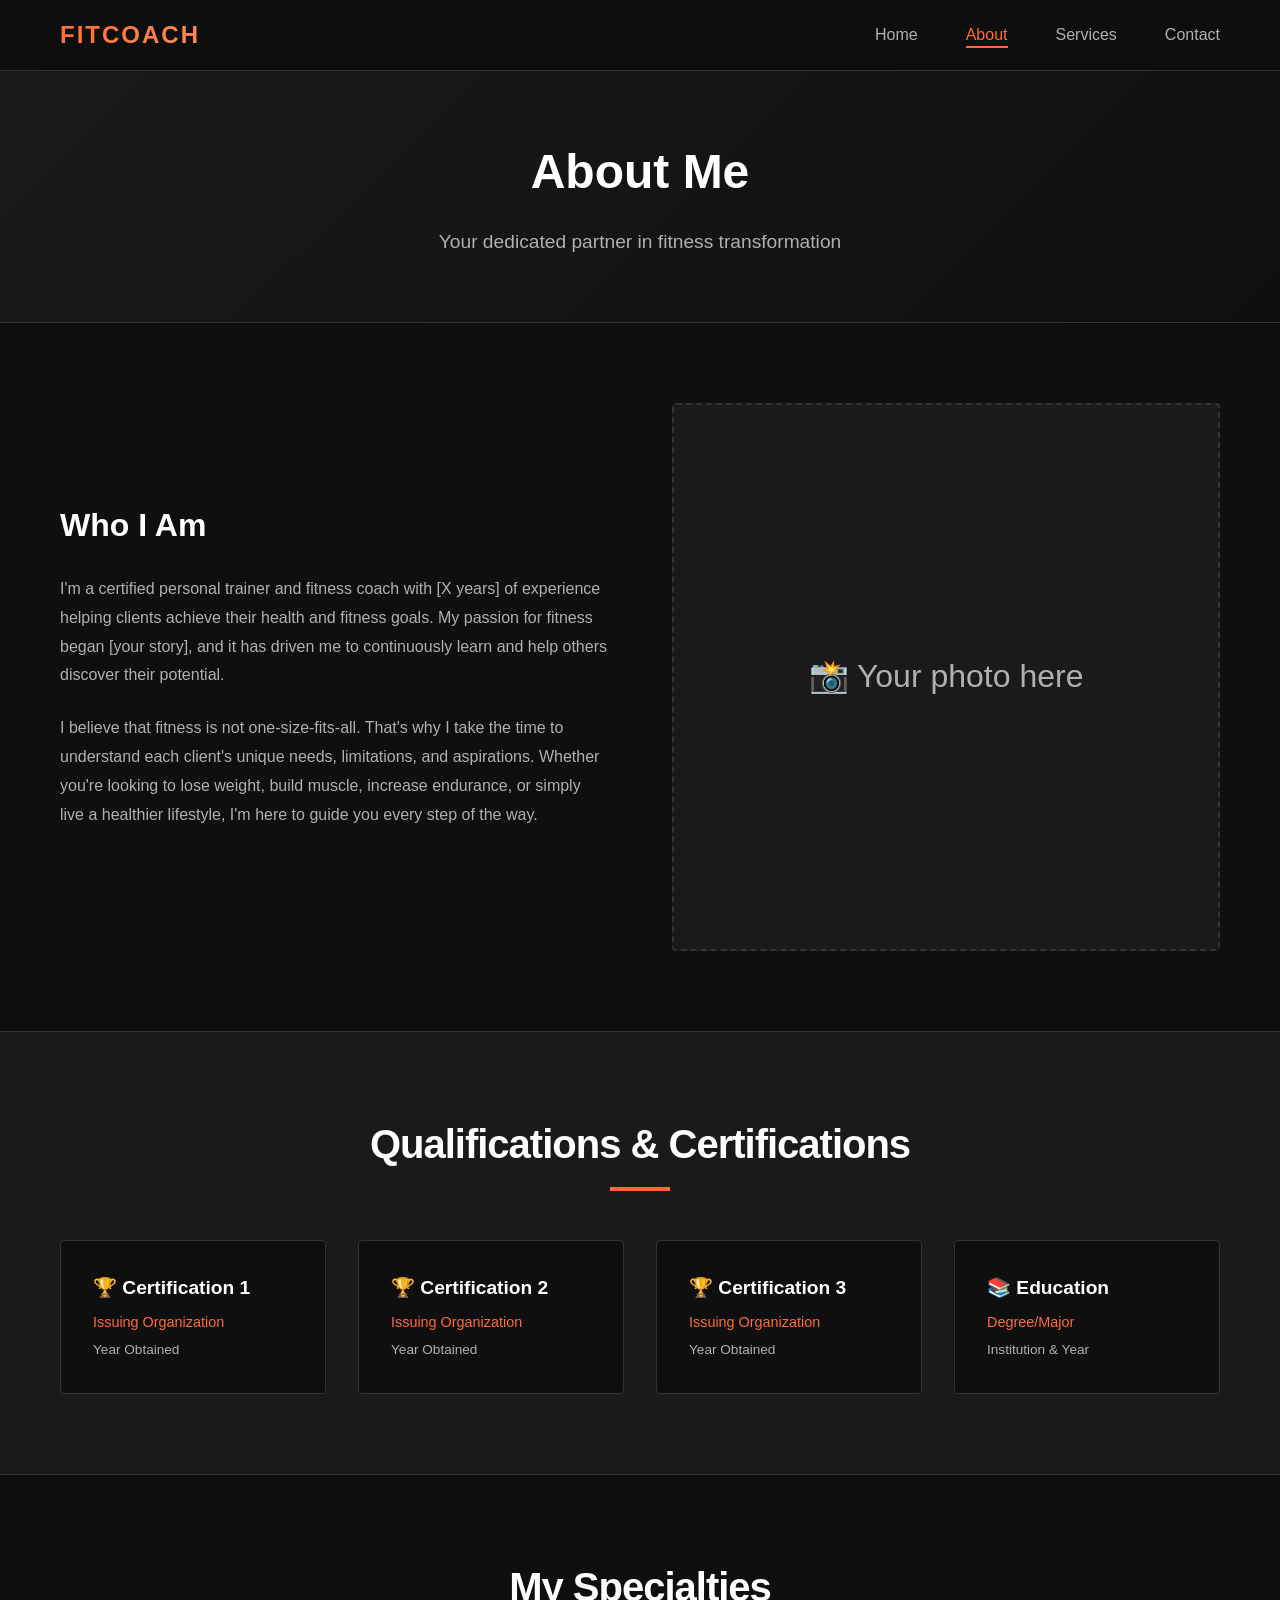
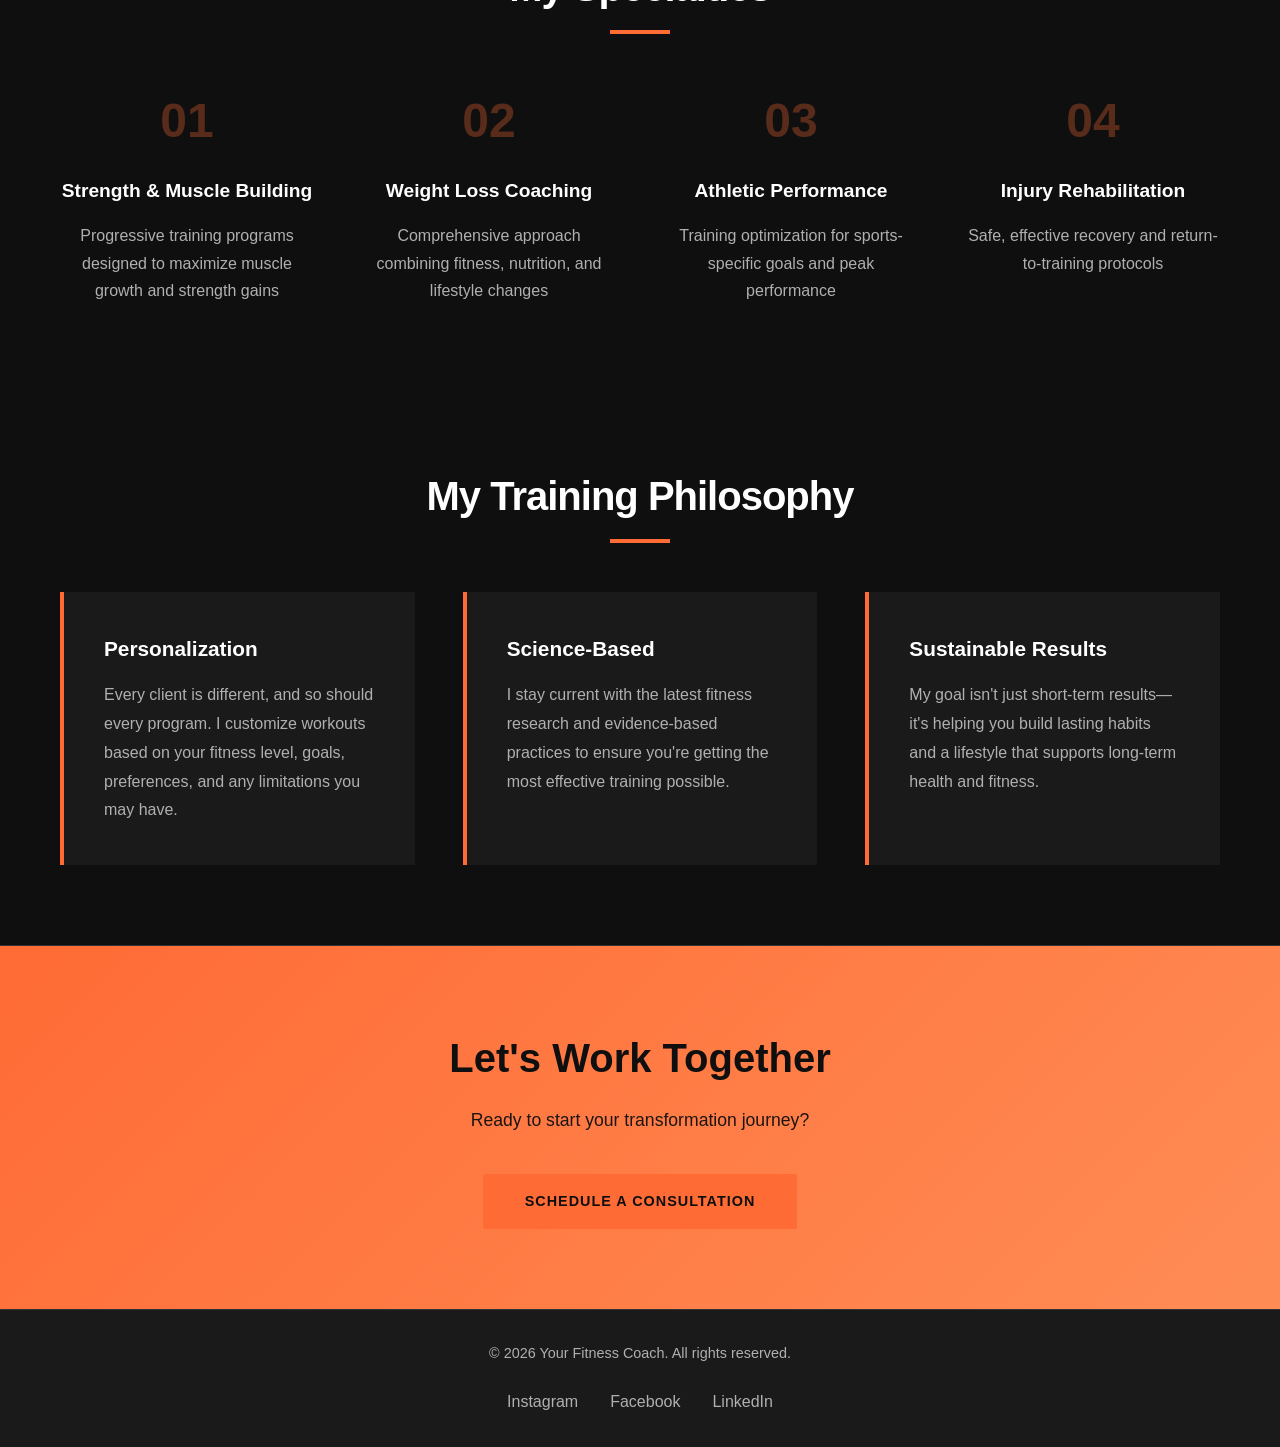
==== about.html @ 295337ff "initial commits for preview" ====
<!DOCTYPE html>
<html lang="en">
<head>
    <meta charset="UTF-8">
    <meta name="viewport" content="width=device-width, initial-scale=1.0">
    <title>About - Your Fitness Coach</title>
    <link rel="stylesheet" href="css/style.css">
</head>
<body>
    <!-- Navigation -->
    <nav class="navbar">
        <div class="container">
            <div class="nav-wrapper">
                <div class="logo">FITCOACH</div>
                <ul class="nav-links">
                    <li><a href="index.html">Home</a></li>
                    <li><a href="about.html" class="active">About</a></li>
                    <li><a href="services.html">Services</a></li>
                    <li><a href="contact.html">Contact</a></li>
                </ul>
                <div class="hamburger">
                    <span></span>
                    <span></span>
                    <span></span>
                </div>
            </div>
        </div>
    </nav>

    <!-- Page Header -->
    <section class="page-header">
        <div class="container">
            <h1>About Me</h1>
            <p>Your dedicated partner in fitness transformation</p>
        </div>
    </section>

    <!-- About Content -->
    <section class="about-section">
        <div class="container">
            <div class="about-grid">
                <div class="about-text">
                    <h2>Who I Am</h2>
                    <p>
                        I'm a certified personal trainer and fitness coach with [X years] of experience helping clients 
                        achieve their health and fitness goals. My passion for fitness began [your story], and it has 
                        driven me to continuously learn and help others discover their potential.
                    </p>
                    <p>
                        I believe that fitness is not one-size-fits-all. That's why I take the time to understand each 
                        client's unique needs, limitations, and aspirations. Whether you're looking to lose weight, build 
                        muscle, increase endurance, or simply live a healthier lifestyle, I'm here to guide you every step 
                        of the way.
                    </p>
                </div>
                <div class="about-image">
                    <div class="image-placeholder">
                        📸 Your photo here
                    </div>
                </div>
            </div>
        </div>
    </section>

    <!-- Credentials -->
    <section class="credentials-section">
        <div class="container">
            <h2 class="section-title">Qualifications & Certifications</h2>
            <div class="credentials-grid">
                <div class="credential-card">
                    <h3>🏆 Certification 1</h3>
                    <p class="credential-issuer">Issuing Organization</p>
                    <p class="credential-year">Year Obtained</p>
                </div>
                <div class="credential-card">
                    <h3>🏆 Certification 2</h3>
                    <p class="credential-issuer">Issuing Organization</p>
                    <p class="credential-year">Year Obtained</p>
                </div>
                <div class="credential-card">
                    <h3>🏆 Certification 3</h3>
                    <p class="credential-issuer">Issuing Organization</p>
                    <p class="credential-year">Year Obtained</p>
                </div>
                <div class="credential-card">
                    <h3>📚 Education</h3>
                    <p class="credential-issuer">Degree/Major</p>
                    <p class="credential-year">Institution & Year</p>
                </div>
            </div>
        </div>
    </section>

    <!-- Specialties -->
    <section class="specialties-section">
        <div class="container">
            <h2 class="section-title">My Specialties</h2>
            <div class="specialties-grid">
                <div class="specialty-item">
                    <div class="specialty-number">01</div>
                    <h3>Strength & Muscle Building</h3>
                    <p>Progressive training programs designed to maximize muscle growth and strength gains</p>
                </div>
                <div class="specialty-item">
                    <div class="specialty-number">02</div>
                    <h3>Weight Loss Coaching</h3>
                    <p>Comprehensive approach combining fitness, nutrition, and lifestyle changes</p>
                </div>
                <div class="specialty-item">
                    <div class="specialty-number">03</div>
                    <h3>Athletic Performance</h3>
                    <p>Training optimization for sports-specific goals and peak performance</p>
                </div>
                <div class="specialty-item">
                    <div class="specialty-number">04</div>
                    <h3>Injury Rehabilitation</h3>
                    <p>Safe, effective recovery and return-to-training protocols</p>
                </div>
            </div>
        </div>
    </section>

    <!-- Philosophy -->
    <section class="philosophy-section">
        <div class="container">
            <h2 class="section-title">My Training Philosophy</h2>
            <div class="philosophy-content">
                <div class="philosophy-card">
                    <h3>Personalization</h3>
                    <p>Every client is different, and so should every program. I customize workouts based on your 
                       fitness level, goals, preferences, and any limitations you may have.</p>
                </div>
                <div class="philosophy-card">
                    <h3>Science-Based</h3>
                    <p>I stay current with the latest fitness research and evidence-based practices to ensure you're 
                       getting the most effective training possible.</p>
                </div>
                <div class="philosophy-card">
                    <h3>Sustainable Results</h3>
                    <p>My goal isn't just short-term results—it's helping you build lasting habits and a lifestyle that 
                       supports long-term health and fitness.</p>
                </div>
            </div>
        </div>
    </section>

    <!-- Call to Action -->
    <section class="cta-section">
        <div class="container">
            <h2>Let's Work Together</h2>
            <p>Ready to start your transformation journey?</p>
            <a href="contact.html" class="cta-button">Schedule a Consultation</a>
        </div>
    </section>

    <!-- Footer -->
    <footer class="footer">
        <div class="container">
            <p>&copy; 2026 Your Fitness Coach. All rights reserved.</p>
            <div class="social-links">
                <a href="#">Instagram</a>
                <a href="#">Facebook</a>
                <a href="#">LinkedIn</a>
            </div>
        </div>
    </footer>

    <style>
        /* Page Header Styles */
        .page-header {
            margin-top: 70px;
            padding: 4rem 0;
            background: linear-gradient(135deg, var(--secondary-bg) 0%, var(--primary-bg) 100%);
            border-bottom: 1px solid var(--border-color);
            text-align: center;
        }

        .page-header h1 {
            font-size: 3rem;
            margin-bottom: 1rem;
            font-weight: 900;
        }

        .page-header p {
            font-size: 1.2rem;
            color: var(--text-secondary);
        }

        /* About Section */
        .about-section {
            padding: 5rem 0;
        }

        .about-grid {
            display: grid;
            grid-template-columns: 1fr 1fr;
            gap: 4rem;
            align-items: center;
        }

        .about-text h2 {
            font-size: 2rem;
            margin-bottom: 1.5rem;
            font-weight: 900;
        }

        .about-text p {
            font-size: 1rem;
            color: var(--text-secondary);
            margin-bottom: 1.5rem;
            line-height: 1.8;
        }

        .image-placeholder {
            background-color: var(--secondary-bg);
            border: 2px dashed var(--border-color);
            aspect-ratio: 1;
            display: flex;
            align-items: center;
            justify-content: center;
            font-size: 2rem;
            color: var(--text-secondary);
            border-radius: 4px;
        }

        /* Credentials Section */
        .credentials-section {
            background-color: var(--secondary-bg);
            padding: 5rem 0;
            border-top: 1px solid var(--border-color);
            border-bottom: 1px solid var(--border-color);
        }

        .credentials-grid {
            display: grid;
            grid-template-columns: repeat(auto-fit, minmax(250px, 1fr));
            gap: 2rem;
        }

        .credential-card {
            background-color: var(--primary-bg);
            padding: 2rem;
            border: 1px solid var(--border-color);
            border-radius: 4px;
            transition: all 0.3s ease;
        }

        .credential-card:hover {
            border-color: var(--accent-color);
            transform: translateY(-5px);
        }

        .credential-card h3 {
            font-size: 1.2rem;
            margin-bottom: 0.5rem;
        }

        .credential-issuer {
            color: var(--accent-color);
            font-size: 0.9rem;
            margin-bottom: 0.3rem;
        }

        .credential-year {
            color: var(--text-secondary);
            font-size: 0.85rem;
        }

        /* Specialties Section */
        .specialties-grid {
            display: grid;
            grid-template-columns: repeat(auto-fit, minmax(250px, 1fr));
            gap: 3rem;
        }

        .specialty-item {
            text-align: center;
        }

        .specialty-number {
            font-size: 3rem;
            font-weight: 900;
            color: var(--accent-color);
            opacity: 0.3;
            margin-bottom: 1rem;
        }

        .specialty-item h3 {
            font-size: 1.2rem;
            margin-bottom: 1rem;
            font-weight: 700;
        }

        .specialty-item p {
            color: var(--text-secondary);
            line-height: 1.7;
        }

        /* Philosophy Section */
        .philosophy-section {
            padding: 5rem 0;
        }

        .philosophy-content {
            display: grid;
            grid-template-columns: repeat(auto-fit, minmax(300px, 1fr));
            gap: 3rem;
        }

        .philosophy-card {
            background-color: var(--secondary-bg);
            padding: 2.5rem;
            border-left: 4px solid var(--accent-color);
            transition: all 0.3s ease;
        }

        .philosophy-card:hover {
            transform: translateX(10px);
            box-shadow: 0 10px 30px rgba(255, 107, 53, 0.1);
        }

        .philosophy-card h3 {
            font-size: 1.3rem;
            margin-bottom: 1rem;
            font-weight: 700;
        }

        .philosophy-card p {
            color: var(--text-secondary);
            line-height: 1.8;
        }

        /* Responsive */
        @media (max-width: 768px) {
            .page-header h1 {
                font-size: 2rem;
            }

            .about-grid {
                grid-template-columns: 1fr;
                gap: 2rem;
            }

            .about-text h2 {
                font-size: 1.5rem;
            }
        }
    </style>

    <script src="js/main.js"></script>
</body>
</html>
---- css/style.css ----
/* ============================================
   Fitness Coach Website - Main Stylesheet
   ============================================ */

:root {
    --primary-bg: #0f0f0f;
    --secondary-bg: #1a1a1a;
    --accent-color: #ff6b35;
    --accent-light: #ff8c55;
    --text-primary: #ffffff;
    --text-secondary: #b0b0b0;
    --border-color: #333333;
}

* {
    margin: 0;
    padding: 0;
    box-sizing: border-box;
}

html {
    scroll-behavior: smooth;
}

body {
    font-family: 'Segoe UI', Tahoma, Geneva, Verdana, sans-serif;
    background-color: var(--primary-bg);
    color: var(--text-primary);
    line-height: 1.6;
    overflow-x: hidden;
}

.container {
    max-width: 1200px;
    margin: 0 auto;
    padding: 0 20px;
}

/* ============================================
   Navigation
   ============================================ */
.navbar {
    position: fixed;
    top: 0;
    width: 100%;
    background-color: rgba(15, 15, 15, 0.95);
    backdrop-filter: blur(10px);
    z-index: 1000;
    border-bottom: 1px solid var(--border-color);
}

.nav-wrapper {
    display: flex;
    justify-content: space-between;
    align-items: center;
    padding: 1rem 0;
    height: 70px;
}

.logo {
    font-size: 1.5rem;
    font-weight: 900;
    letter-spacing: 2px;
    background: linear-gradient(135deg, var(--accent-color), var(--accent-light));
    -webkit-background-clip: text;
    -webkit-text-fill-color: transparent;
    background-clip: text;
}

.nav-links {
    display: flex;
    list-style: none;
    gap: 3rem;
}

.nav-links a {
    color: var(--text-secondary);
    text-decoration: none;
    font-weight: 500;
    transition: color 0.3s ease, text-shadow 0.3s ease;
    position: relative;
}

.nav-links a:hover,
.nav-links a.active {
    color: var(--accent-color);
}

.nav-links a::after {
    content: '';
    position: absolute;
    bottom: -5px;
    left: 0;
    width: 0;
    height: 2px;
    background-color: var(--accent-color);
    transition: width 0.3s ease;
}

.nav-links a:hover::after,
.nav-links a.active::after {
    width: 100%;
}

.hamburger {
    display: none;
    flex-direction: column;
    cursor: pointer;
    gap: 5px;
}

.hamburger span {
    width: 25px;
    height: 3px;
    background-color: var(--accent-color);
    transition: 0.3s ease;
}

/* ============================================
   Hero Section
   ============================================ */
.hero {
    margin-top: 70px;
    min-height: calc(100vh - 70px);
    display: flex;
    align-items: center;
    justify-content: center;
    position: relative;
    overflow: hidden;
    background: linear-gradient(135deg, var(--primary-bg) 0%, var(--secondary-bg) 100%);
}

.hero::before {
    content: '';
    position: absolute;
    top: -50%;
    right: -50%;
    width: 1000px;
    height: 1000px;
    background: radial-gradient(circle, rgba(255, 107, 53, 0.1) 0%, transparent 70%);
    border-radius: 50%;
    animation: float 20s ease-in-out infinite;
}

@keyframes float {
    0%, 100% { transform: translate(0, 0); }
    50% { transform: translate(30px, -30px); }
}

.hero-content {
    position: relative;
    z-index: 2;
    text-align: center;
    animation: slideUp 0.8s ease-out;
}

@keyframes slideUp {
    from {
        opacity: 0;
        transform: translateY(50px);
    }
    to {
        opacity: 1;
        transform: translateY(0);
    }
}

.hero-title {
    font-size: 4rem;
    font-weight: 900;
    line-height: 1.1;
    margin-bottom: 1.5rem;
    letter-spacing: -2px;
    text-shadow: 0 20px 40px rgba(0, 0, 0, 0.5);
}

.hero-subtitle {
    font-size: 1.3rem;
    color: var(--text-secondary);
    margin-bottom: 2.5rem;
    font-weight: 300;
}

.cta-button {
    display: inline-block;
    padding: 14px 40px;
    background-color: var(--accent-color);
    color: var(--primary-bg);
    text-decoration: none;
    border-radius: 2px;
    font-weight: 700;
    letter-spacing: 1px;
    transition: all 0.3s ease;
    border: 2px solid var(--accent-color);
    cursor: pointer;
    text-transform: uppercase;
    font-size: 0.9rem;
}

.cta-button:hover {
    background-color: transparent;
    color: var(--accent-color);
    transform: translateY(-3px);
    box-shadow: 0 10px 30px rgba(255, 107, 53, 0.3);
}

.cta-button-alt {
    background-color: transparent;
    color: var(--accent-color);
}

.cta-button-alt:hover {
    background-color: var(--accent-color);
    color: var(--primary-bg);
}

/* ============================================
   Sections
   ============================================ */
section {
    padding: 5rem 0;
}

.section-title {
    font-size: 2.5rem;
    font-weight: 900;
    margin-bottom: 4rem;
    text-align: center;
    letter-spacing: -1px;
    position: relative;
}

.section-title::after {
    content: '';
    position: absolute;
    bottom: -15px;
    left: 50%;
    transform: translateX(-50%);
    width: 60px;
    height: 4px;
    background-color: var(--accent-color);
}

/* Services Section */
.services-preview {
    background-color: var(--secondary-bg);
    border-top: 1px solid var(--border-color);
    border-bottom: 1px solid var(--border-color);
}

.services-grid {
    display: grid;
    grid-template-columns: repeat(auto-fit, minmax(250px, 1fr));
    gap: 2rem;
}

.service-card {
    background-color: var(--primary-bg);
    padding: 2.5rem;
    border: 1px solid var(--border-color);
    text-align: center;
    transition: all 0.3s ease;
    border-radius: 4px;
    animation: fadeInUp 0.6s ease-out;
}

@keyframes fadeInUp {
    from {
        opacity: 0;
        transform: translateY(30px);
    }
    to {
        opacity: 1;
        transform: translateY(0);
    }
}

.service-card:hover {
    border-color: var(--accent-color);
    transform: translateY(-10px);
    box-shadow: 0 20px 40px rgba(255, 107, 53, 0.15);
}

.service-icon {
    font-size: 3rem;
    margin-bottom: 1.5rem;
    display: block;
}

.service-card h3 {
    font-size: 1.3rem;
    margin-bottom: 1rem;
    font-weight: 700;
}

.service-card p {
    color: var(--text-secondary);
    font-size: 0.95rem;
    line-height: 1.7;
}

/* Testimonials Section */
.testimonials {
    background-color: var(--primary-bg);
}

.testimonial-grid {
    display: grid;
    grid-template-columns: repeat(auto-fit, minmax(300px, 1fr));
    gap: 2rem;
}

.testimonial-card {
    background-color: var(--secondary-bg);
    padding: 2rem;
    border-left: 4px solid var(--accent-color);
    border-radius: 2px;
    transition: all 0.3s ease;
}

.testimonial-card:hover {
    transform: translateX(10px);
    box-shadow: 0 10px 30px rgba(255, 107, 53, 0.1);
}

.testimonial-text {
    font-size: 1rem;
    margin-bottom: 1.5rem;
    font-style: italic;
    color: var(--text-secondary);
    line-height: 1.8;
}

.testimonial-author {
    font-weight: 700;
    color: var(--accent-color);
    font-size: 0.9rem;
}

/* CTA Section */
.cta-section {
    background: linear-gradient(135deg, var(--accent-color) 0%, var(--accent-light) 100%);
    color: var(--primary-bg);
    text-align: center;
    border-top: 1px solid var(--border-color);
}

.cta-section h2 {
    font-size: 2.5rem;
    margin-bottom: 1rem;
    font-weight: 900;
}

.cta-section p {
    font-size: 1.1rem;
    margin-bottom: 2.5rem;
    opacity: 0.95;
}

/* Footer */
.footer {
    background-color: var(--secondary-bg);
    border-top: 1px solid var(--border-color);
    padding: 2rem 0;
    text-align: center;
}

.footer p {
    color: var(--text-secondary);
    margin-bottom: 1.5rem;
    font-size: 0.9rem;
}

.social-links {
    display: flex;
    justify-content: center;
    gap: 2rem;
}

.social-links a {
    color: var(--text-secondary);
    text-decoration: none;
    transition: color 0.3s ease;
}

.social-links a:hover {
    color: var(--accent-color);
}

/* ============================================
   Responsive Design
   ============================================ */
@media (max-width: 768px) {
    .nav-links {
        display: none;
    }

    .hamburger {
        display: flex;
    }

    .hero-title {
        font-size: 2.5rem;
    }

    .hero-subtitle {
        font-size: 1rem;
    }

    .section-title {
        font-size: 1.8rem;
    }

    section {
        padding: 3rem 0;
    }

    .services-grid,
    .testimonial-grid {
        grid-template-columns: 1fr;
    }
}

@media (max-width: 480px) {
    .nav-links {
        display: none;
    }

    .hero-title {
        font-size: 1.8rem;
    }

    .cta-button {
        padding: 12px 30px;
        font-size: 0.85rem;
    }

    .section-title {
        font-size: 1.5rem;
        margin-bottom: 2.5rem;
    }
}
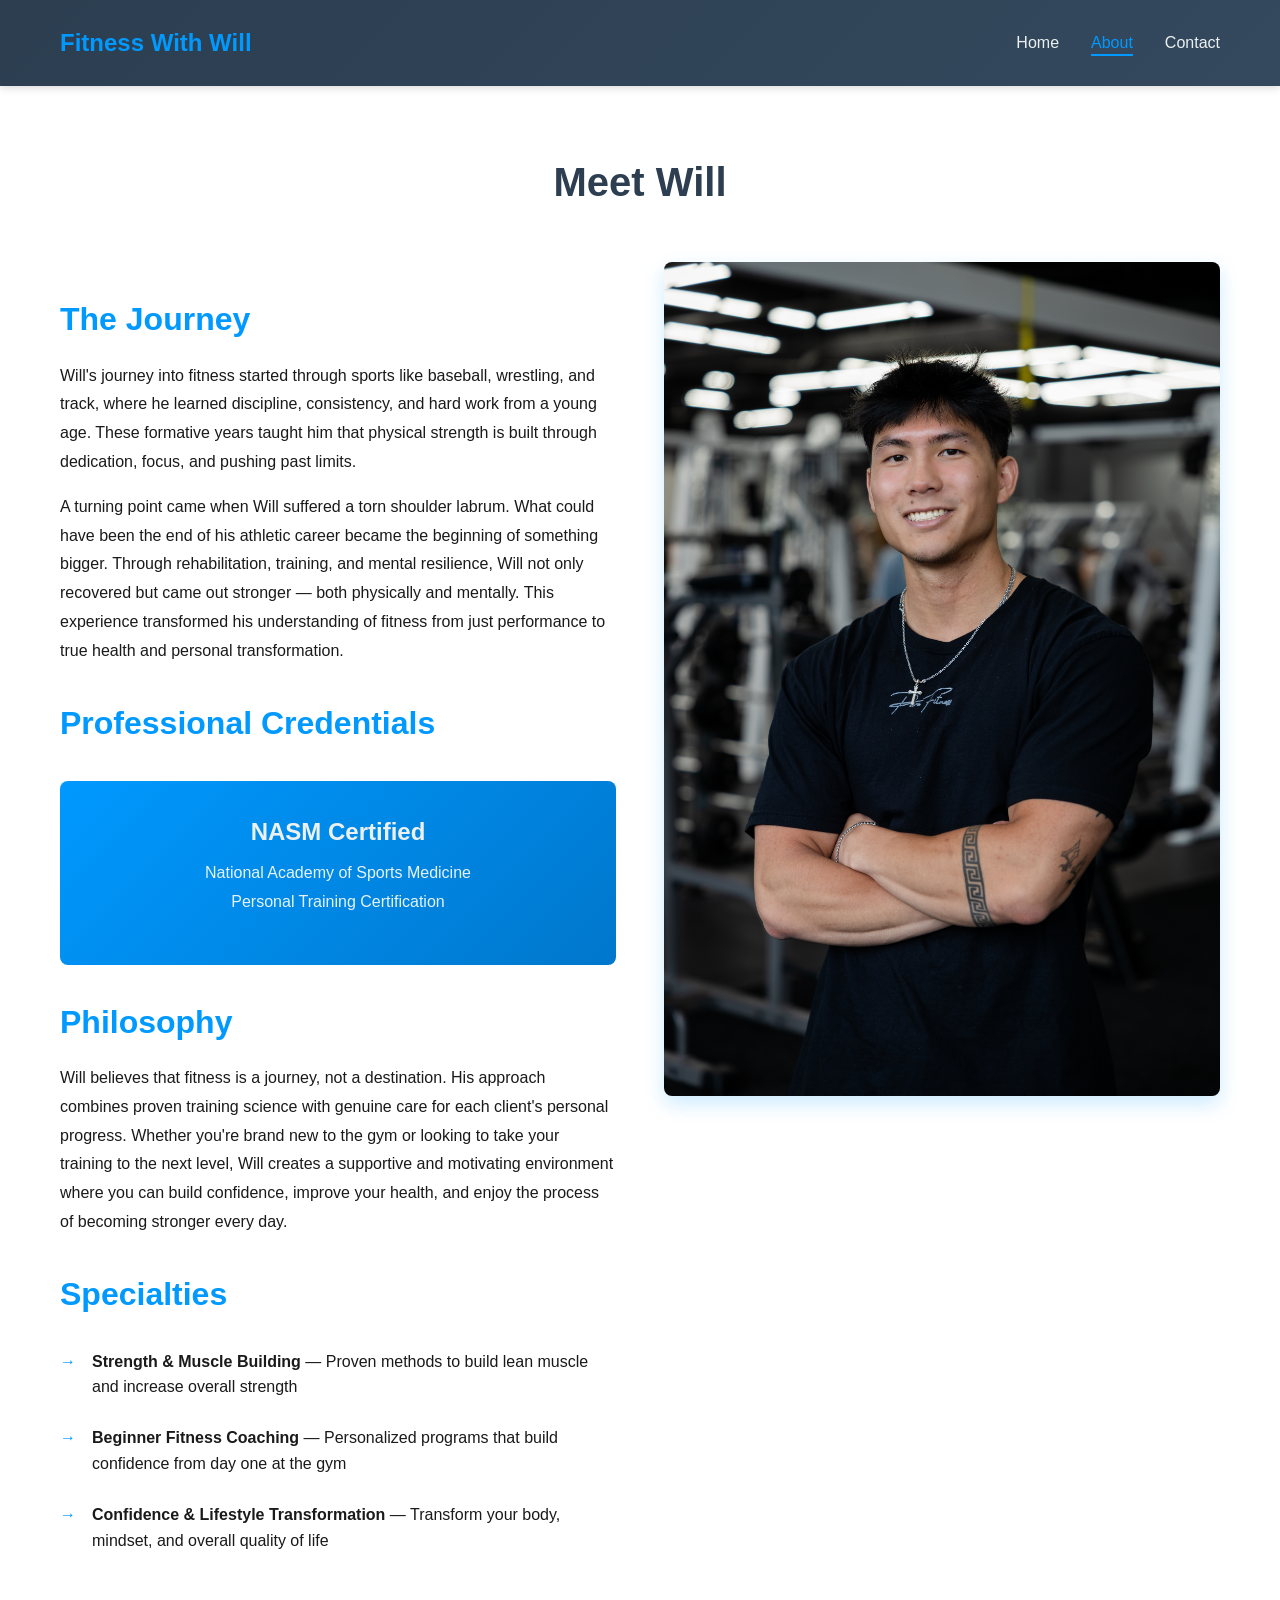
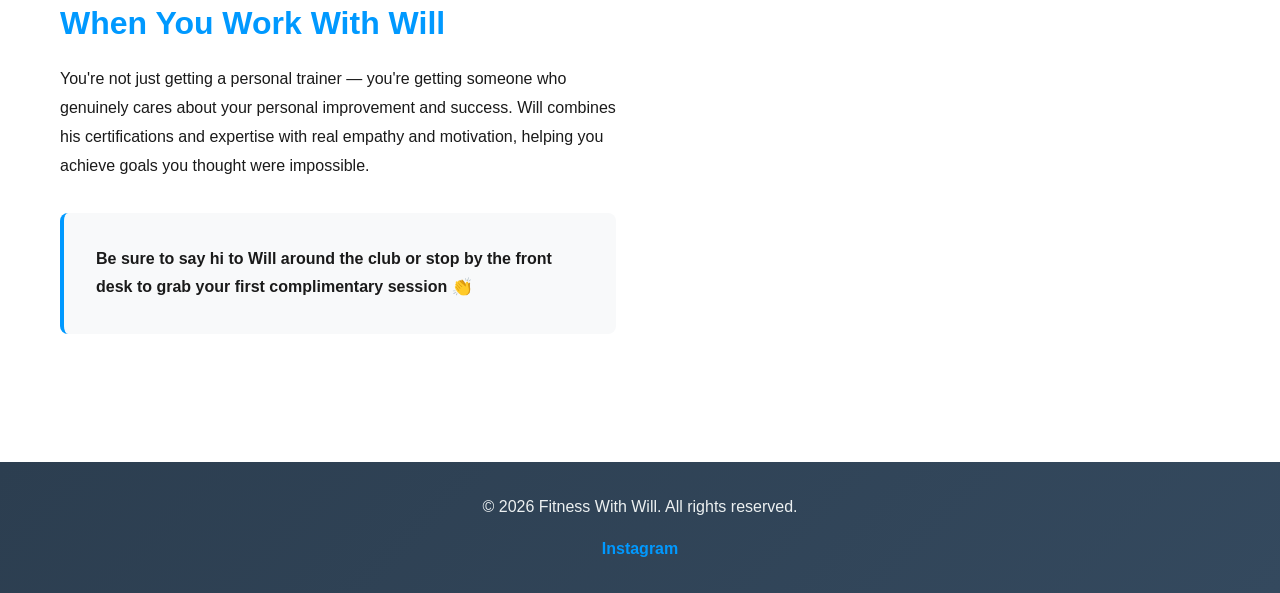
==== commit 4a34ff0d: "updating with theme and will's story" ====
--- a/about.html
+++ b/about.html
@@ -3,350 +3,80 @@
 <head>
     <meta charset="UTF-8">
     <meta name="viewport" content="width=device-width, initial-scale=1.0">
-    <title>About - Your Fitness Coach</title>
+    <title>About Will | Fitness With Will</title>
+    <link rel="icon" type="image/jpeg" href="assets/images/headshot.JPEG">
     <link rel="stylesheet" href="css/style.css">
 </head>
 <body>
     <!-- Navigation -->
     <nav class="navbar">
         <div class="container">
-            <div class="nav-wrapper">
-                <div class="logo">FITCOACH</div>
-                <ul class="nav-links">
-                    <li><a href="index.html">Home</a></li>
-                    <li><a href="about.html" class="active">About</a></li>
-                    <li><a href="services.html">Services</a></li>
-                    <li><a href="contact.html">Contact</a></li>
-                </ul>
-                <div class="hamburger">
-                    <span></span>
-                    <span></span>
-                    <span></span>
-                </div>
+            <div class="logo">
+                <h1>Fitness With Will</h1>
             </div>
+            <ul class="nav-links">
+                <li><a href="index.html">Home</a></li>
+                <li><a href="#about" class="active">About</a></li>
+                <li><a href="contact.html">Contact</a></li>
+            </ul>
         </div>
     </nav>
 
-    <!-- Page Header -->
-    <section class="page-header">
+    <!-- About Section -->
+    <section id="about" class="about-full">
         <div class="container">
-            <h1>About Me</h1>
-            <p>Your dedicated partner in fitness transformation</p>
-        </div>
-    </section>
+            <h1>Meet Will</h1>
 
-    <!-- About Content -->
-    <section class="about-section">
-        <div class="container">
-            <div class="about-grid">
+            <div class="about-content">
                 <div class="about-text">
-                    <h2>Who I Am</h2>
-                    <p>
-                        I'm a certified personal trainer and fitness coach with [X years] of experience helping clients 
-                        achieve their health and fitness goals. My passion for fitness began [your story], and it has 
-                        driven me to continuously learn and help others discover their potential.
-                    </p>
-                    <p>
-                        I believe that fitness is not one-size-fits-all. That's why I take the time to understand each 
-                        client's unique needs, limitations, and aspirations. Whether you're looking to lose weight, build 
-                        muscle, increase endurance, or simply live a healthier lifestyle, I'm here to guide you every step 
-                        of the way.
-                    </p>
-                </div>
-                <div class="about-image">
-                    <div class="image-placeholder">
-                        📸 Your photo here
+                    <h2>The Journey</h2>
+                    <p>Will's journey into fitness started through sports like baseball, wrestling, and track, where he learned discipline, consistency, and hard work from a young age. These formative years taught him that physical strength is built through dedication, focus, and pushing past limits.</p>
+
+                    <p>A turning point came when Will suffered a torn shoulder labrum. What could have been the end of his athletic career became the beginning of something bigger. Through rehabilitation, training, and mental resilience, Will not only recovered but came out stronger — both physically and mentally. This experience transformed his understanding of fitness from just performance to true health and personal transformation.</p>
+
+                    <h2>Professional Credentials</h2>
+                    <div class="credentials">
+                        <div class="credential-badge">
+                            <h3>NASM Certified</h3>
+                            <p>National Academy of Sports Medicine<br>Personal Training Certification</p>
+                        </div>
+                    </div>
+
+                    <h2>Philosophy</h2>
+                    <p>Will believes that fitness is a journey, not a destination. His approach combines proven training science with genuine care for each client's personal progress. Whether you're brand new to the gym or looking to take your training to the next level, Will creates a supportive and motivating environment where you can build confidence, improve your health, and enjoy the process of becoming stronger every day.</p>
+
+                    <h2>Specialties</h2>
+                    <ul class="specialty-list">
+                        <li><strong>Strength & Muscle Building</strong> — Proven methods to build lean muscle and increase overall strength</li>
+                        <li><strong>Beginner Fitness Coaching</strong> — Personalized programs that build confidence from day one at the gym</li>
+                        <li><strong>Confidence & Lifestyle Transformation</strong> — Transform your body, mindset, and overall quality of life</li>
+                    </ul>
+
+                    <h2>When You Work With Will</h2>
+                    <p>You're not just getting a personal trainer — you're getting someone who genuinely cares about your personal improvement and success. Will combines his certifications and expertise with real empathy and motivation, helping you achieve goals you thought were impossible.</p>
+
+                    <div class="invitation">
+                        <p><strong>Be sure to say hi to Will around the club or stop by the front desk to grab your first complimentary session 👏</strong></p>
                     </div>
                 </div>
-            </div>
-        </div>
-    </section>
 
-    <!-- Credentials -->
-    <section class="credentials-section">
-        <div class="container">
-            <h2 class="section-title">Qualifications & Certifications</h2>
-            <div class="credentials-grid">
-                <div class="credential-card">
-                    <h3>🏆 Certification 1</h3>
-                    <p class="credential-issuer">Issuing Organization</p>
-                    <p class="credential-year">Year Obtained</p>
-                </div>
-                <div class="credential-card">
-                    <h3>🏆 Certification 2</h3>
-                    <p class="credential-issuer">Issuing Organization</p>
-                    <p class="credential-year">Year Obtained</p>
-                </div>
-                <div class="credential-card">
-                    <h3>🏆 Certification 3</h3>
-                    <p class="credential-issuer">Issuing Organization</p>
-                    <p class="credential-year">Year Obtained</p>
-                </div>
-                <div class="credential-card">
-                    <h3>📚 Education</h3>
-                    <p class="credential-issuer">Degree/Major</p>
-                    <p class="credential-year">Institution & Year</p>
+                <div class="about-image">
+                    <img src="assets/images/headshot.JPEG" alt="Will - NASM Certified Personal Trainer" class="headshot-image">
                 </div>
             </div>
-        </div>
-    </section>
-
-    <!-- Specialties -->
-    <section class="specialties-section">
-        <div class="container">
-            <h2 class="section-title">My Specialties</h2>
-            <div class="specialties-grid">
-                <div class="specialty-item">
-                    <div class="specialty-number">01</div>
-                    <h3>Strength & Muscle Building</h3>
-                    <p>Progressive training programs designed to maximize muscle growth and strength gains</p>
-                </div>
-                <div class="specialty-item">
-                    <div class="specialty-number">02</div>
-                    <h3>Weight Loss Coaching</h3>
-                    <p>Comprehensive approach combining fitness, nutrition, and lifestyle changes</p>
-                </div>
-                <div class="specialty-item">
-                    <div class="specialty-number">03</div>
-                    <h3>Athletic Performance</h3>
-                    <p>Training optimization for sports-specific goals and peak performance</p>
-                </div>
-                <div class="specialty-item">
-                    <div class="specialty-number">04</div>
-                    <h3>Injury Rehabilitation</h3>
-                    <p>Safe, effective recovery and return-to-training protocols</p>
-                </div>
-            </div>
-        </div>
-    </section>
-
-    <!-- Philosophy -->
-    <section class="philosophy-section">
-        <div class="container">
-            <h2 class="section-title">My Training Philosophy</h2>
-            <div class="philosophy-content">
-                <div class="philosophy-card">
-                    <h3>Personalization</h3>
-                    <p>Every client is different, and so should every program. I customize workouts based on your 
-                       fitness level, goals, preferences, and any limitations you may have.</p>
-                </div>
-                <div class="philosophy-card">
-                    <h3>Science-Based</h3>
-                    <p>I stay current with the latest fitness research and evidence-based practices to ensure you're 
-                       getting the most effective training possible.</p>
-                </div>
-                <div class="philosophy-card">
-                    <h3>Sustainable Results</h3>
-                    <p>My goal isn't just short-term results—it's helping you build lasting habits and a lifestyle that 
-                       supports long-term health and fitness.</p>
-                </div>
-            </div>
-        </div>
-    </section>
-
-    <!-- Call to Action -->
-    <section class="cta-section">
-        <div class="container">
-            <h2>Let's Work Together</h2>
-            <p>Ready to start your transformation journey?</p>
-            <a href="contact.html" class="cta-button">Schedule a Consultation</a>
         </div>
     </section>
 
     <!-- Footer -->
     <footer class="footer">
         <div class="container">
-            <p>&copy; 2026 Your Fitness Coach. All rights reserved.</p>
+            <p>&copy; 2026 Fitness With Will. All rights reserved.</p>
             <div class="social-links">
-                <a href="#">Instagram</a>
-                <a href="#">Facebook</a>
-                <a href="#">LinkedIn</a>
+                <a href="https://www.instagram.com/fitnesswith_will/" target="_blank">Instagram</a>
             </div>
         </div>
     </footer>
 
-    <style>
-        /* Page Header Styles */
-        .page-header {
-            margin-top: 70px;
-            padding: 4rem 0;
-            background: linear-gradient(135deg, var(--secondary-bg) 0%, var(--primary-bg) 100%);
-            border-bottom: 1px solid var(--border-color);
-            text-align: center;
-        }
-
-        .page-header h1 {
-            font-size: 3rem;
-            margin-bottom: 1rem;
-            font-weight: 900;
-        }
-
-        .page-header p {
-            font-size: 1.2rem;
-            color: var(--text-secondary);
-        }
-
-        /* About Section */
-        .about-section {
-            padding: 5rem 0;
-        }
-
-        .about-grid {
-            display: grid;
-            grid-template-columns: 1fr 1fr;
-            gap: 4rem;
-            align-items: center;
-        }
-
-        .about-text h2 {
-            font-size: 2rem;
-            margin-bottom: 1.5rem;
-            font-weight: 900;
-        }
-
-        .about-text p {
-            font-size: 1rem;
-            color: var(--text-secondary);
-            margin-bottom: 1.5rem;
-            line-height: 1.8;
-        }
-
-        .image-placeholder {
-            background-color: var(--secondary-bg);
-            border: 2px dashed var(--border-color);
-            aspect-ratio: 1;
-            display: flex;
-            align-items: center;
-            justify-content: center;
-            font-size: 2rem;
-            color: var(--text-secondary);
-            border-radius: 4px;
-        }
-
-        /* Credentials Section */
-        .credentials-section {
-            background-color: var(--secondary-bg);
-            padding: 5rem 0;
-            border-top: 1px solid var(--border-color);
-            border-bottom: 1px solid var(--border-color);
-        }
-
-        .credentials-grid {
-            display: grid;
-            grid-template-columns: repeat(auto-fit, minmax(250px, 1fr));
-            gap: 2rem;
-        }
-
-        .credential-card {
-            background-color: var(--primary-bg);
-            padding: 2rem;
-            border: 1px solid var(--border-color);
-            border-radius: 4px;
-            transition: all 0.3s ease;
-        }
-
-        .credential-card:hover {
-            border-color: var(--accent-color);
-            transform: translateY(-5px);
-        }
-
-        .credential-card h3 {
-            font-size: 1.2rem;
-            margin-bottom: 0.5rem;
-        }
-
-        .credential-issuer {
-            color: var(--accent-color);
-            font-size: 0.9rem;
-            margin-bottom: 0.3rem;
-        }
-
-        .credential-year {
-            color: var(--text-secondary);
-            font-size: 0.85rem;
-        }
-
-        /* Specialties Section */
-        .specialties-grid {
-            display: grid;
-            grid-template-columns: repeat(auto-fit, minmax(250px, 1fr));
-            gap: 3rem;
-        }
-
-        .specialty-item {
-            text-align: center;
-        }
-
-        .specialty-number {
-            font-size: 3rem;
-            font-weight: 900;
-            color: var(--accent-color);
-            opacity: 0.3;
-            margin-bottom: 1rem;
-        }
-
-        .specialty-item h3 {
-            font-size: 1.2rem;
-            margin-bottom: 1rem;
-            font-weight: 700;
-        }
-
-        .specialty-item p {
-            color: var(--text-secondary);
-            line-height: 1.7;
-        }
-
-        /* Philosophy Section */
-        .philosophy-section {
-            padding: 5rem 0;
-        }
-
-        .philosophy-content {
-            display: grid;
-            grid-template-columns: repeat(auto-fit, minmax(300px, 1fr));
-            gap: 3rem;
-        }
-
-        .philosophy-card {
-            background-color: var(--secondary-bg);
-            padding: 2.5rem;
-            border-left: 4px solid var(--accent-color);
-            transition: all 0.3s ease;
-        }
-
-        .philosophy-card:hover {
-            transform: translateX(10px);
-            box-shadow: 0 10px 30px rgba(255, 107, 53, 0.1);
-        }
-
-        .philosophy-card h3 {
-            font-size: 1.3rem;
-            margin-bottom: 1rem;
-            font-weight: 700;
-        }
-
-        .philosophy-card p {
-            color: var(--text-secondary);
-            line-height: 1.8;
-        }
-
-        /* Responsive */
-        @media (max-width: 768px) {
-            .page-header h1 {
-                font-size: 2rem;
-            }
-
-            .about-grid {
-                grid-template-columns: 1fr;
-                gap: 2rem;
-            }
-
-            .about-text h2 {
-                font-size: 1.5rem;
-            }
-        }
-    </style>
-
     <script src="js/main.js"></script>
 </body>
 </html>
--- a/css/style.css
+++ b/css/style.css
@@ -1,16 +1,27 @@
-/* ============================================
-   Fitness Coach Website - Main Stylesheet
-   ============================================ */
+/* ========================================
+   Fitness With Will - Main Stylesheet
+   Color Scheme: Electric Blue (#0099ff) + Gunmetal
+   ======================================== */
 
 :root {
-    --primary-bg: #0f0f0f;
-    --secondary-bg: #1a1a1a;
-    --accent-color: #ff6b35;
-    --accent-light: #ff8c55;
-    --text-primary: #ffffff;
-    --text-secondary: #b0b0b0;
-    --border-color: #333333;
-}
+    --primary: #0099ff;
+    --primary-dark: #0077cc;
+    --primary-light: #33b3ff;
+    --gunmetal: #2c3e50;
+    --gunmetal-light: #34495e;
+    --gunmetal-lighter: #95a5a6;
+    --text-dark: #1a1a1a;
+    --text-light: #ecf0f1;
+    --bg-light: #f8f9fa;
+    --bg-dark: #1a1a1a;
+    --border-color: #ddd;
+    --success: #27ae60;
+    --error: #e74c3c;
+}
+
+/* ========================================
+   Reset & Base Styles
+   ======================================== */
 
 * {
     margin: 0;
@@ -23,11 +34,10 @@
 }
 
 body {
-    font-family: 'Segoe UI', Tahoma, Geneva, Verdana, sans-serif;
-    background-color: var(--primary-bg);
-    color: var(--text-primary);
+    font-family: -apple-system, BlinkMacSystemFont, 'Segoe UI', Roboto, 'Helvetica Neue', Arial, sans-serif;
     line-height: 1.6;
-    overflow-x: hidden;
+    color: var(--text-dark);
+    background-color: #fff;
 }
 
 .container {
@@ -36,407 +46,656 @@
     padding: 0 20px;
 }
 
-/* ============================================
+a {
+    color: var(--primary);
+    text-decoration: none;
+    transition: color 0.3s ease;
+}
+
+a:hover {
+    color: var(--primary-dark);
+}
+
+h1, h2, h3, h4, h5, h6 {
+    color: var(--gunmetal);
+    margin-bottom: 1rem;
+}
+
+h1 {
+    font-size: 2.5rem;
+}
+
+h2 {
+    font-size: 2rem;
+}
+
+h3 {
+    font-size: 1.5rem;
+}
+
+/* ========================================
    Navigation
-   ============================================ */
+   ======================================== */
+
 .navbar {
-    position: fixed;
+    background: linear-gradient(135deg, var(--gunmetal) 0%, var(--gunmetal-light) 100%);
+    color: var(--text-light);
+    padding: 1.5rem 0;
+    position: sticky;
     top: 0;
-    width: 100%;
-    background-color: rgba(15, 15, 15, 0.95);
-    backdrop-filter: blur(10px);
-    z-index: 1000;
-    border-bottom: 1px solid var(--border-color);
-}
-
-.nav-wrapper {
+    z-index: 100;
+    box-shadow: 0 2px 8px rgba(0, 0, 0, 0.15);
+}
+
+.navbar .container {
     display: flex;
     justify-content: space-between;
     align-items: center;
-    padding: 1rem 0;
-    height: 70px;
-}
-
-.logo {
+}
+
+.navbar .logo h1 {
     font-size: 1.5rem;
-    font-weight: 900;
-    letter-spacing: 2px;
-    background: linear-gradient(135deg, var(--accent-color), var(--accent-light));
-    -webkit-background-clip: text;
-    -webkit-text-fill-color: transparent;
-    background-clip: text;
+    color: var(--primary);
+    margin: 0;
 }
 
 .nav-links {
     display: flex;
     list-style: none;
-    gap: 3rem;
+    gap: 2rem;
 }
 
 .nav-links a {
-    color: var(--text-secondary);
-    text-decoration: none;
+    color: var(--text-light);
     font-weight: 500;
-    transition: color 0.3s ease, text-shadow 0.3s ease;
+    transition: color 0.3s ease;
     position: relative;
 }
 
 .nav-links a:hover,
 .nav-links a.active {
-    color: var(--accent-color);
-}
-
-.nav-links a::after {
+    color: var(--primary);
+}
+
+.nav-links a.active::after {
     content: '';
     position: absolute;
     bottom: -5px;
     left: 0;
-    width: 0;
+    right: 0;
     height: 2px;
-    background-color: var(--accent-color);
-    transition: width 0.3s ease;
-}
-
-.nav-links a:hover::after,
-.nav-links a.active::after {
-    width: 100%;
-}
-
-.hamburger {
-    display: none;
-    flex-direction: column;
-    cursor: pointer;
-    gap: 5px;
-}
-
-.hamburger span {
-    width: 25px;
-    height: 3px;
-    background-color: var(--accent-color);
-    transition: 0.3s ease;
-}
-
-/* ============================================
+    background: var(--primary);
+}
+
+/* ========================================
    Hero Section
-   ============================================ */
+   ======================================== */
+
 .hero {
-    margin-top: 70px;
-    min-height: calc(100vh - 70px);
+    background: linear-gradient(135deg, var(--primary) 0%, var(--primary-dark) 100%);
+    color: var(--text-light);
+    padding: 8rem 2rem;
+    text-align: center;
+    min-height: 60vh;
     display: flex;
     align-items: center;
     justify-content: center;
-    position: relative;
-    overflow: hidden;
-    background: linear-gradient(135deg, var(--primary-bg) 0%, var(--secondary-bg) 100%);
-}
-
-.hero::before {
-    content: '';
-    position: absolute;
-    top: -50%;
-    right: -50%;
-    width: 1000px;
-    height: 1000px;
-    background: radial-gradient(circle, rgba(255, 107, 53, 0.1) 0%, transparent 70%);
-    border-radius: 50%;
-    animation: float 20s ease-in-out infinite;
-}
-
-@keyframes float {
-    0%, 100% { transform: translate(0, 0); }
-    50% { transform: translate(30px, -30px); }
-}
-
-.hero-content {
-    position: relative;
-    z-index: 2;
-    text-align: center;
-    animation: slideUp 0.8s ease-out;
-}
-
-@keyframes slideUp {
-    from {
-        opacity: 0;
-        transform: translateY(50px);
-    }
-    to {
-        opacity: 1;
-        transform: translateY(0);
-    }
-}
-
-.hero-title {
-    font-size: 4rem;
-    font-weight: 900;
-    line-height: 1.1;
-    margin-bottom: 1.5rem;
-    letter-spacing: -2px;
-    text-shadow: 0 20px 40px rgba(0, 0, 0, 0.5);
-}
-
-.hero-subtitle {
+}
+
+.hero-content h2 {
+    font-size: 3rem;
+    color: var(--text-light);
+    margin-bottom: 1rem;
+}
+
+.hero-content p {
     font-size: 1.3rem;
-    color: var(--text-secondary);
-    margin-bottom: 2.5rem;
-    font-weight: 300;
+    margin-bottom: 2rem;
+    color: rgba(255, 255, 255, 0.95);
 }
 
 .cta-button {
     display: inline-block;
-    padding: 14px 40px;
-    background-color: var(--accent-color);
-    color: var(--primary-bg);
-    text-decoration: none;
-    border-radius: 2px;
-    font-weight: 700;
-    letter-spacing: 1px;
+    background: var(--gunmetal);
+    color: var(--text-light);
+    padding: 1rem 2.5rem;
+    border-radius: 50px;
+    font-weight: 600;
     transition: all 0.3s ease;
-    border: 2px solid var(--accent-color);
-    cursor: pointer;
-    text-transform: uppercase;
-    font-size: 0.9rem;
+    border: 2px solid var(--gunmetal);
 }
 
 .cta-button:hover {
-    background-color: transparent;
-    color: var(--accent-color);
-    transform: translateY(-3px);
-    box-shadow: 0 10px 30px rgba(255, 107, 53, 0.3);
-}
-
-.cta-button-alt {
-    background-color: transparent;
-    color: var(--accent-color);
-}
-
-.cta-button-alt:hover {
-    background-color: var(--accent-color);
-    color: var(--primary-bg);
-}
-
-/* ============================================
-   Sections
-   ============================================ */
-section {
-    padding: 5rem 0;
-}
-
-.section-title {
-    font-size: 2.5rem;
-    font-weight: 900;
-    margin-bottom: 4rem;
-    text-align: center;
-    letter-spacing: -1px;
-    position: relative;
-}
-
-.section-title::after {
-    content: '';
-    position: absolute;
-    bottom: -15px;
-    left: 50%;
-    transform: translateX(-50%);
-    width: 60px;
-    height: 4px;
-    background-color: var(--accent-color);
-}
-
-/* Services Section */
-.services-preview {
-    background-color: var(--secondary-bg);
-    border-top: 1px solid var(--border-color);
-    border-bottom: 1px solid var(--border-color);
-}
-
-.services-grid {
-    display: grid;
-    grid-template-columns: repeat(auto-fit, minmax(250px, 1fr));
-    gap: 2rem;
-}
-
-.service-card {
-    background-color: var(--primary-bg);
-    padding: 2.5rem;
-    border: 1px solid var(--border-color);
-    text-align: center;
-    transition: all 0.3s ease;
-    border-radius: 4px;
-    animation: fadeInUp 0.6s ease-out;
-}
-
-@keyframes fadeInUp {
-    from {
-        opacity: 0;
-        transform: translateY(30px);
-    }
-    to {
-        opacity: 1;
-        transform: translateY(0);
-    }
-}
-
-.service-card:hover {
-    border-color: var(--accent-color);
-    transform: translateY(-10px);
-    box-shadow: 0 20px 40px rgba(255, 107, 53, 0.15);
-}
-
-.service-icon {
-    font-size: 3rem;
+    background: transparent;
+    border-color: var(--text-light);
+    color: var(--text-light);
+    transform: translateY(-2px);
+}
+
+/* ========================================
+   About Preview Section
+   ======================================== */
+
+.about-preview {
+    padding: 4rem 2rem;
+    background: var(--bg-light);
+}
+
+.about-preview h2 {
+    text-align: center;
+    margin-bottom: 2rem;
+}
+
+.about-preview p {
+    text-align: center;
     margin-bottom: 1.5rem;
+    font-size: 1.05rem;
+    line-height: 1.8;
+    max-width: 800px;
+    margin-left: auto;
+    margin-right: auto;
+}
+
+.learn-more {
     display: block;
-}
-
-.service-card h3 {
-    font-size: 1.3rem;
-    margin-bottom: 1rem;
-    font-weight: 700;
-}
-
-.service-card p {
-    color: var(--text-secondary);
-    font-size: 0.95rem;
-    line-height: 1.7;
-}
-
-/* Testimonials Section */
-.testimonials {
-    background-color: var(--primary-bg);
-}
-
-.testimonial-grid {
+    text-align: center;
+    margin-top: 2rem;
+    font-weight: 600;
+    color: var(--primary);
+}
+
+.learn-more:hover {
+    color: var(--primary-dark);
+    text-decoration: underline;
+}
+
+/* ========================================
+   Specialties Section
+   ======================================== */
+
+.specialties {
+    padding: 4rem 2rem;
+    background: #fff;
+}
+
+.specialties h2 {
+    text-align: center;
+    margin-bottom: 3rem;
+}
+
+.specialty-grid {
     display: grid;
     grid-template-columns: repeat(auto-fit, minmax(300px, 1fr));
     gap: 2rem;
 }
 
+.specialty-card {
+    background: var(--bg-light);
+    padding: 2rem;
+    border-radius: 8px;
+    border-left: 4px solid var(--primary);
+    transition: all 0.3s ease;
+}
+
+.specialty-card:hover {
+    transform: translateY(-5px);
+    box-shadow: 0 8px 20px rgba(0, 153, 255, 0.15);
+}
+
+.specialty-card h3 {
+    color: var(--primary);
+    margin-bottom: 1rem;
+    font-size: 1.3rem;
+}
+
+.specialty-card p {
+    color: var(--text-dark);
+    line-height: 1.6;
+}
+
+/* ========================================
+   Testimonials Section
+   ======================================== */
+
+.testimonials {
+    padding: 4rem 2rem;
+    background: linear-gradient(135deg, var(--gunmetal) 0%, var(--gunmetal-light) 100%);
+    color: var(--text-light);
+}
+
+.testimonials h2 {
+    text-align: center;
+    color: var(--text-light);
+    margin-bottom: 3rem;
+}
+
+.testimonial-grid {
+    display: grid;
+    grid-template-columns: repeat(auto-fit, minmax(280px, 1fr));
+    gap: 2rem;
+}
+
 .testimonial-card {
-    background-color: var(--secondary-bg);
+    background: rgba(255, 255, 255, 0.1);
     padding: 2rem;
-    border-left: 4px solid var(--accent-color);
-    border-radius: 2px;
+    border-radius: 8px;
+    border-left: 4px solid var(--primary);
     transition: all 0.3s ease;
 }
 
 .testimonial-card:hover {
-    transform: translateX(10px);
-    box-shadow: 0 10px 30px rgba(255, 107, 53, 0.1);
-}
-
-.testimonial-text {
-    font-size: 1rem;
+    background: rgba(255, 255, 255, 0.15);
+    transform: translateY(-5px);
+}
+
+.testimonial-card p {
+    font-size: 1.05rem;
     margin-bottom: 1.5rem;
     font-style: italic;
-    color: var(--text-secondary);
     line-height: 1.8;
 }
 
 .testimonial-author {
-    font-weight: 700;
-    color: var(--accent-color);
-    font-size: 0.9rem;
-}
-
-/* CTA Section */
+    display: block;
+    font-weight: 600;
+    color: var(--primary-light);
+}
+
+/* ========================================
+   CTA Section
+   ======================================== */
+
 .cta-section {
-    background: linear-gradient(135deg, var(--accent-color) 0%, var(--accent-light) 100%);
-    color: var(--primary-bg);
-    text-align: center;
-    border-top: 1px solid var(--border-color);
+    padding: 4rem 2rem;
+    background: var(--bg-light);
+    text-align: center;
 }
 
 .cta-section h2 {
-    font-size: 2.5rem;
     margin-bottom: 1rem;
-    font-weight: 900;
 }
 
 .cta-section p {
+    max-width: 700px;
+    margin: 0 auto 2rem;
     font-size: 1.1rem;
-    margin-bottom: 2.5rem;
-    opacity: 0.95;
-}
-
-/* Footer */
+    line-height: 1.8;
+}
+
+/* ========================================
+   About Full Page
+   ======================================== */
+
+.about-full {
+    padding: 4rem 2rem;
+}
+
+.about-full h1 {
+    text-align: center;
+    margin-bottom: 3rem;
+}
+
+.about-content {
+    display: grid;
+    grid-template-columns: 1fr 1fr;
+    gap: 3rem;
+    align-items: start;
+}
+
+.about-text h2 {
+    margin-top: 2rem;
+    margin-bottom: 1rem;
+    color: var(--primary);
+}
+
+.about-text p {
+    line-height: 1.8;
+    margin-bottom: 1rem;
+    color: var(--text-dark);
+}
+
+.credentials {
+    margin: 2rem 0;
+}
+
+.credential-badge {
+    background: linear-gradient(135deg, var(--primary) 0%, var(--primary-dark) 100%);
+    color: var(--text-light);
+    padding: 2rem;
+    border-radius: 8px;
+    text-align: center;
+}
+
+.credential-badge h3 {
+    color: var(--text-light);
+    margin-bottom: 0.5rem;
+}
+
+.credential-badge p {
+    color: rgba(255, 255, 255, 0.9);
+}
+
+.specialty-list {
+    list-style: none;
+    margin: 1rem 0;
+}
+
+.specialty-list li {
+    padding: 0.8rem 0;
+    padding-left: 2rem;
+    position: relative;
+}
+
+.specialty-list li::before {
+    content: '→';
+    position: absolute;
+    left: 0;
+    color: var(--primary);
+    font-weight: bold;
+}
+
+.invitation {
+    background: var(--bg-light);
+    padding: 2rem;
+    border-radius: 8px;
+    border-left: 4px solid var(--primary);
+    margin-top: 2rem;
+}
+
+.invitation p {
+    margin: 0;
+}
+
+.about-image {
+    height: 100%;
+}
+
+.headshot-image {
+    width: 100%;
+    height: auto;
+    border-radius: 8px;
+    box-shadow: 0 8px 20px rgba(0, 153, 255, 0.2);
+    display: block;
+}
+
+@media (max-width: 768px) {
+    .about-content {
+        grid-template-columns: 1fr;
+    }
+
+    .about-image {
+        margin-top: 2rem;
+    }
+}
+
+/* ========================================
+   Contact Section
+   ======================================== */
+
+.contact {
+    padding: 4rem 2rem;
+}
+
+.contact h1 {
+    text-align: center;
+    margin-bottom: 1rem;
+}
+
+.intro-text {
+    text-align: center;
+    font-size: 1.1rem;
+    max-width: 600px;
+    margin: 0 auto 3rem;
+    color: var(--gunmetal-light);
+}
+
+.contact-grid {
+    display: grid;
+    grid-template-columns: 1fr 1fr;
+    gap: 3rem;
+    margin-bottom: 4rem;
+}
+
+.contact-form {
+    display: flex;
+    flex-direction: column;
+    gap: 1.5rem;
+}
+
+.form-group {
+    display: flex;
+    flex-direction: column;
+}
+
+.form-group label {
+    margin-bottom: 0.5rem;
+    font-weight: 600;
+    color: var(--gunmetal);
+}
+
+.form-group input,
+.form-group textarea {
+    padding: 0.75rem;
+    border: 2px solid var(--border-color);
+    border-radius: 4px;
+    font-family: inherit;
+    font-size: 1rem;
+    transition: border-color 0.3s ease;
+}
+
+.form-group input:focus,
+.form-group textarea:focus {
+    outline: none;
+    border-color: var(--primary);
+}
+
+.submit-btn {
+    background: linear-gradient(135deg, var(--primary) 0%, var(--primary-dark) 100%);
+    color: var(--text-light);
+    padding: 1rem;
+    border: none;
+    border-radius: 4px;
+    font-weight: 600;
+    font-size: 1rem;
+    cursor: pointer;
+    transition: all 0.3s ease;
+}
+
+.submit-btn:hover {
+    transform: translateY(-2px);
+    box-shadow: 0 4px 12px rgba(0, 153, 255, 0.3);
+}
+
+.submit-btn:active {
+    transform: translateY(0);
+}
+
+.form-message {
+    padding: 1rem;
+    border-radius: 4px;
+    text-align: center;
+    font-weight: 500;
+    display: none;
+}
+
+.form-message.success {
+    display: block;
+    background: rgba(39, 174, 96, 0.1);
+    color: var(--success);
+    border: 1px solid var(--success);
+}
+
+.form-message.error {
+    display: block;
+    background: rgba(231, 76, 60, 0.1);
+    color: var(--error);
+    border: 1px solid var(--error);
+}
+
+.contact-info h2 {
+    margin-bottom: 2rem;
+}
+
+.info-block {
+    margin-bottom: 2rem;
+    padding: 1.5rem;
+    background: var(--bg-light);
+    border-radius: 8px;
+    border-left: 4px solid var(--gunmetal-light);
+}
+
+.info-block.highlight {
+    border-left-color: var(--primary);
+    background: linear-gradient(135deg, rgba(0, 153, 255, 0.05) 0%, rgba(0, 153, 255, 0.02) 100%);
+}
+
+.info-block h3 {
+    color: var(--gunmetal);
+    margin-bottom: 0.5rem;
+    font-size: 1.1rem;
+}
+
+.info-block p {
+    margin: 0;
+    color: var(--text-dark);
+}
+
+.social-link {
+    color: var(--primary);
+    font-weight: 600;
+}
+
+.social-link:hover {
+    color: var(--primary-dark);
+}
+
+@media (max-width: 768px) {
+    .contact-grid {
+        grid-template-columns: 1fr;
+    }
+}
+
+/* ========================================
+   FAQ Section
+   ======================================== */
+
+.faq {
+    background: var(--bg-light);
+    padding: 3rem 2rem;
+    border-radius: 8px;
+    margin-top: 3rem;
+}
+
+.faq h2 {
+    text-align: center;
+    margin-bottom: 2rem;
+}
+
+.faq-grid {
+    display: grid;
+    grid-template-columns: repeat(auto-fit, minmax(300px, 1fr));
+    gap: 2rem;
+}
+
+.faq-item {
+    background: #fff;
+    padding: 1.5rem;
+    border-radius: 4px;
+    border-left: 4px solid var(--primary);
+}
+
+.faq-item h3 {
+    color: var(--gunmetal);
+    font-size: 1.1rem;
+    margin-bottom: 0.5rem;
+}
+
+.faq-item p {
+    color: var(--text-dark);
+    line-height: 1.6;
+    margin: 0;
+}
+
+/* ========================================
+   Footer
+   ======================================== */
+
 .footer {
-    background-color: var(--secondary-bg);
-    border-top: 1px solid var(--border-color);
-    padding: 2rem 0;
-    text-align: center;
+    background: linear-gradient(135deg, var(--gunmetal) 0%, var(--gunmetal-light) 100%);
+    color: var(--text-light);
+    padding: 2rem;
+    text-align: center;
+    margin-top: 4rem;
+}
+
+.footer .container {
+    max-width: 1200px;
+    margin: 0 auto;
 }
 
 .footer p {
-    color: var(--text-secondary);
-    margin-bottom: 1.5rem;
-    font-size: 0.9rem;
+    margin-bottom: 1rem;
 }
 
 .social-links {
     display: flex;
     justify-content: center;
-    gap: 2rem;
+    gap: 1.5rem;
 }
 
 .social-links a {
-    color: var(--text-secondary);
-    text-decoration: none;
+    color: var(--primary);
+    font-weight: 600;
     transition: color 0.3s ease;
 }
 
 .social-links a:hover {
-    color: var(--accent-color);
-}
-
-/* ============================================
+    color: var(--primary-light);
+}
+
+/* ========================================
    Responsive Design
-   ============================================ */
+   ======================================== */
+
 @media (max-width: 768px) {
+    h1 {
+        font-size: 2rem;
+    }
+
+    h2 {
+        font-size: 1.5rem;
+    }
+
+    h3 {
+        font-size: 1.2rem;
+    }
+
+    .navbar .container {
+        flex-direction: column;
+        gap: 1rem;
+    }
+
     .nav-links {
-        display: none;
-    }
-
-    .hamburger {
-        display: flex;
-    }
-
-    .hero-title {
-        font-size: 2.5rem;
-    }
-
-    .hero-subtitle {
-        font-size: 1rem;
-    }
-
-    .section-title {
-        font-size: 1.8rem;
-    }
-
-    section {
-        padding: 3rem 0;
-    }
-
-    .services-grid,
-    .testimonial-grid {
+        gap: 1rem;
+        font-size: 0.9rem;
+    }
+
+    .hero-content h2 {
+        font-size: 2rem;
+    }
+
+    .hero-content p {
+        font-size: 1.05rem;
+    }
+
+    .hero {
+        padding: 4rem 1rem;
+        min-height: auto;
+    }
+
+    .specialty-grid,
+    .testimonial-grid,
+    .faq-grid {
         grid-template-columns: 1fr;
     }
 }
-
-@media (max-width: 480px) {
-    .nav-links {
-        display: none;
-    }
-
-    .hero-title {
-        font-size: 1.8rem;
-    }
-
-    .cta-button {
-        padding: 12px 30px;
-        font-size: 0.85rem;
-    }
-
-    .section-title {
-        font-size: 1.5rem;
-        margin-bottom: 2.5rem;
-    }
-}
